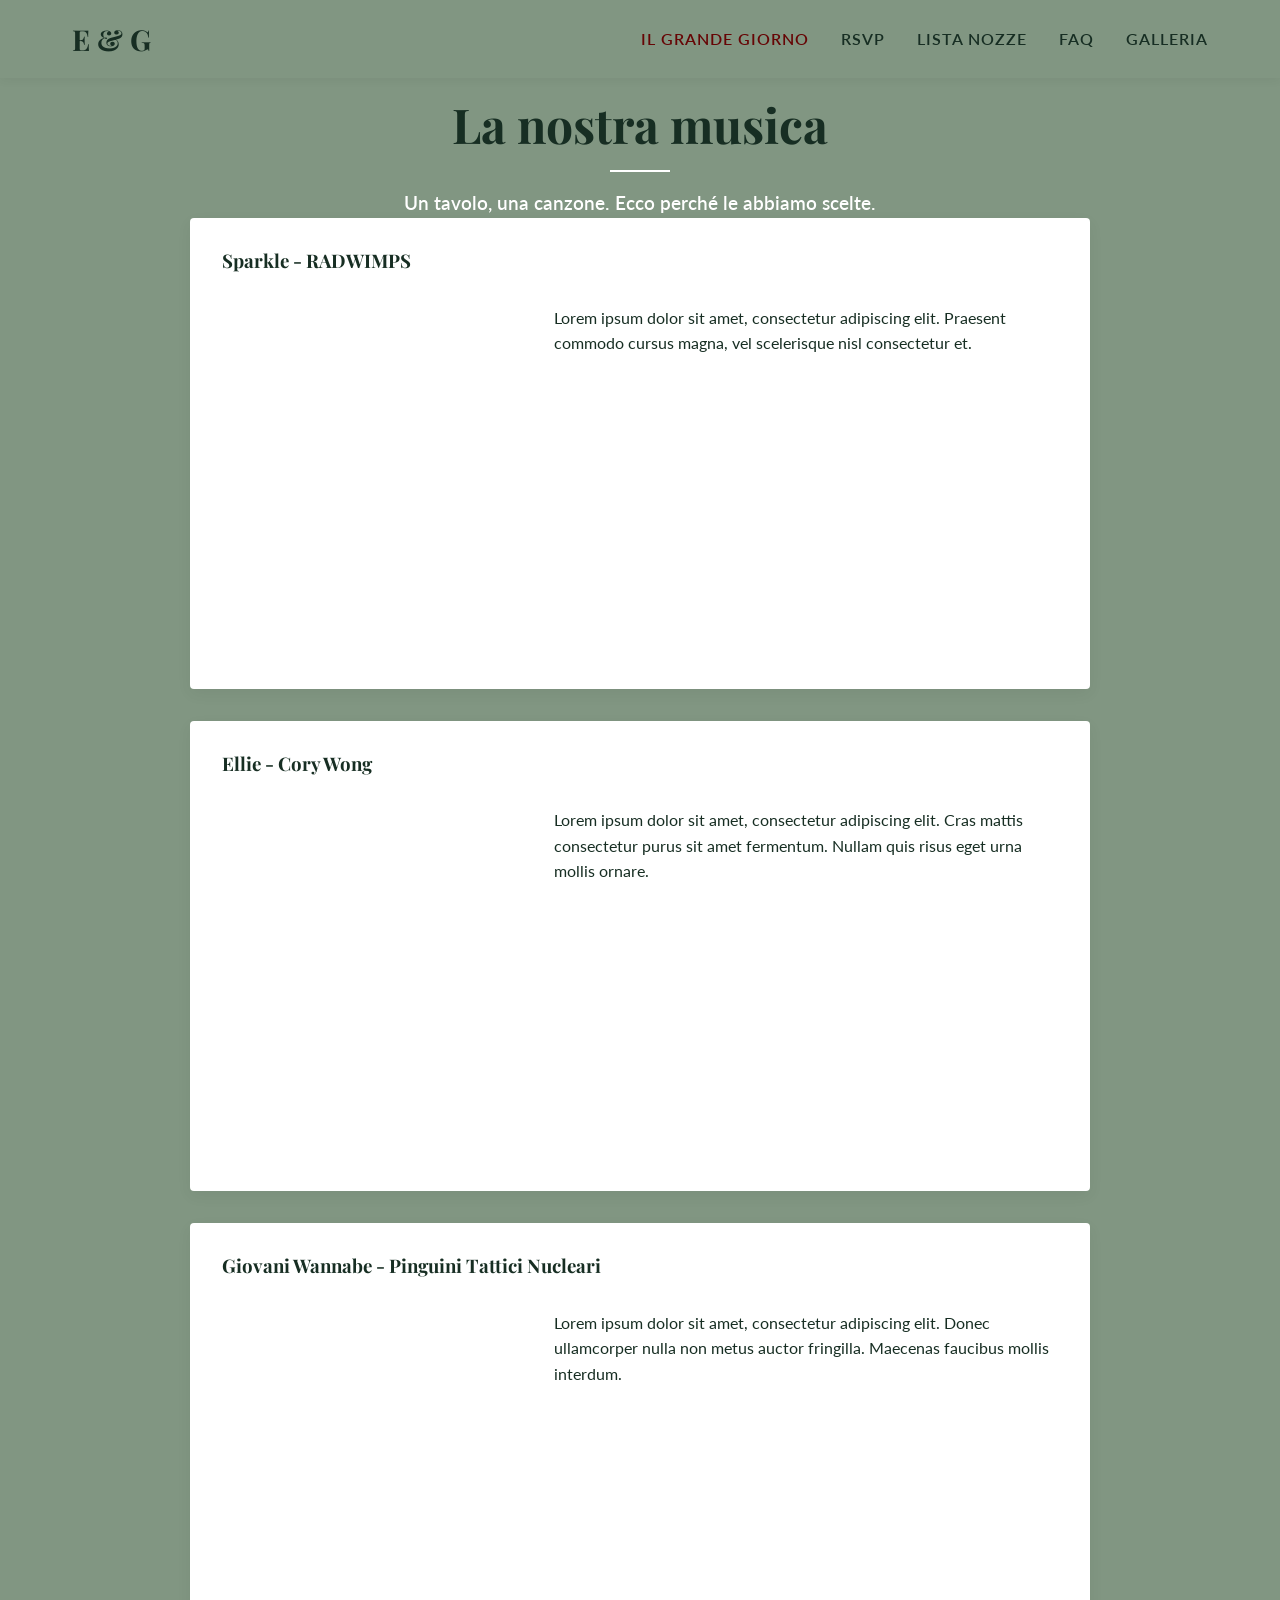
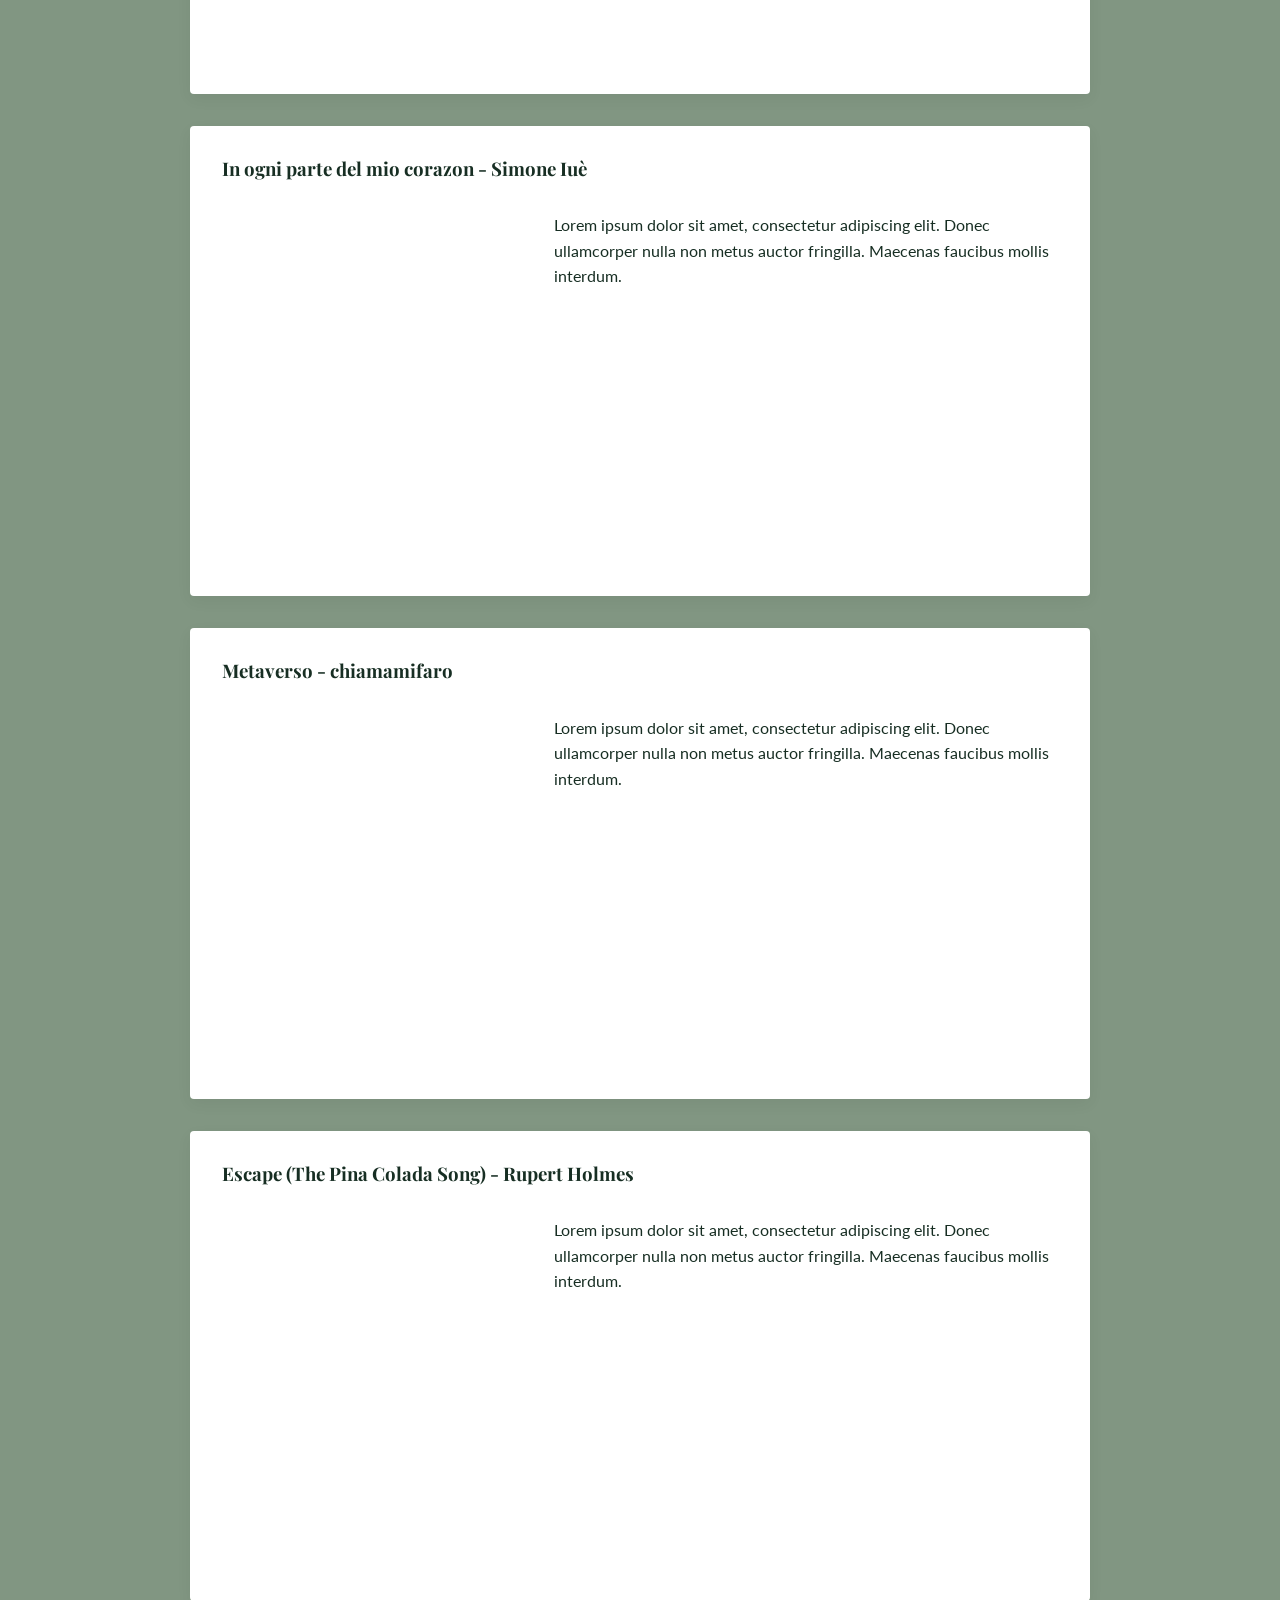
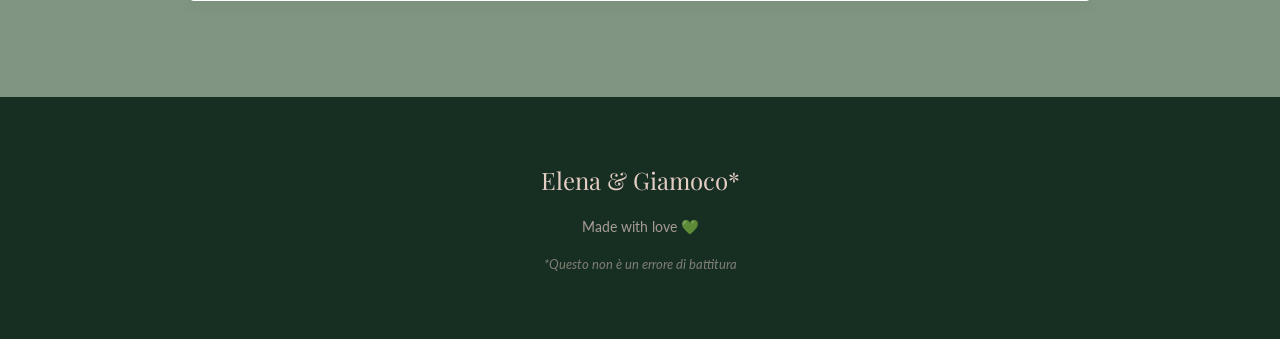
==== music/index.html @ 206edcef "✨ feat: add new music page skeleton" ====
<!doctype html>
<html lang="it">
    <head>
        <meta name="robots" content="noindex, nofollow" />
        <meta charset="UTF-8" />
        <meta name="viewport" content="width=device-width, initial-scale=1.0" />
        <meta
            name="theme-color"
            content="#819682"
            media="(prefers-color-scheme: light)"
        />
        <meta
            name="theme-color"
            content="#819682"
            media="(prefers-color-scheme: dark)"
        />
        <title>Musica | Elena & Giacomo</title>
        <meta
            name="description"
            content="Le canzoni che abbiamo scelto per i tavoli del matrimonio di Elena e Giacomo."
        />

        <!-- Fonts -->
        <link rel="preconnect" href="https://fonts.googleapis.com" />
        <link rel="preconnect" href="https://fonts.gstatic.com" crossorigin />
        <link
            href="https://fonts.googleapis.com/css2?family=Playfair+Display:ital,wght@0,400;0,600;0,700;1,400&family=Lato:wght@300;400;700&display=swap"
            rel="stylesheet"
        />
        <link
            href="https://fonts.googleapis.com/icon?family=Material+Icons"
            rel="stylesheet"
        />

        <link rel="stylesheet" href="/style.css" />
        <link rel="icon" type="image/x-icon" href="/assets/favicon.ico" />
        <link
            rel="icon"
            type="image/png"
            sizes="32x32"
            href="/assets/favicon-32x32.png"
        />
        <link
            rel="icon"
            type="image/png"
            sizes="16x16"
            href="/assets/favicon-16x16.png"
        />
        <link
            rel="apple-touch-icon"
            sizes="180x180"
            href="/assets/apple-touch-icon.png"
        />
        <link rel="manifest" href="/site.webmanifest" />
        <meta name="mobile-web-app-capable" content="yes" />
        <meta name="apple-mobile-web-app-status-bar-style" content="default" />
        <meta name="apple-mobile-web-app-title" content="Elena & Giacomo" />
    </head>

    <body>
        <!-- Navigation -->
        <nav class="navbar">
            <div class="container nav-container">
                <a href="/" class="logo">E & G</a>
                <button class="mobile-menu-btn" aria-label="Toggle menu">
                    <span></span>
                    <span></span>
                    <span></span>
                </button>
                <ul class="nav-links">
                    <li>
                        <a href="/#timeline" style="color: #660505"
                            >Il grande giorno</a
                        >
                    </li>
                    <li><a href="/#rsvp">RSVP</a></li>
                    <li><a href="/#registry">Lista Nozze</a></li>
                    <li><a href="/#faq">FAQ</a></li>
                    <li><a href="/#gallery">Galleria</a></li>
                </ul>
            </div>
        </nav>

        <!-- Music Section -->
        <section class="section music-section">
            <div class="container">
                <!-- TODO: decidere il titolo definitivo della pagina -->
                <h2 class="section-title">La nostra musica</h2>
                <p class="section-subtitle">
                    Un tavolo, una canzone. Ecco perché le abbiamo scelte.
                </p>

                <div class="music-grid">
                    <!--
                        Per aggiungere una canzone, duplica un blocco <article class="song-card"> qui sotto e compila:
                        1. .song-table  -> nome del tavolo + titolo/artista della canzone
                        2. iframe src    -> apri il brano su Spotify > Condividi > "Copia link" e usa l'ID del brano:
                                             https://open.spotify.com/embed/track/<TRACK_ID>?utm_source=generator
                        3. .song-desc    -> il motivo per cui avete scelto questa canzone (ora è testo segnaposto)
                    -->

                    <!-- TODO placeholder: sostituire brano e descrizione -->
                    <article class="song-card">
                        <h3 class="song-table">
                            Sparkle - RADWIMPS
                        </h3>
                        <div class="song-embed">
                            <iframe
                                src="https://open.spotify.com/embed/track/3A4FRzgve9BjfKbvVXRIFO?utm_source=generator&si=b3f2a822b4794165"
                                width="100%"
                                height="352"
                                loading="lazy"
                                frameborder="0"
                                allow="autoplay; clipboard-write; encrypted-media; fullscreen; picture-in-picture"
                                referrerpolicy="no-referrer-when-downgrade"
                                title="Player Spotify - Sparkle - RADWIMPS"
                            ></iframe>
                        </div>
                        <p class="song-desc">
                            Lorem ipsum dolor sit amet, consectetur adipiscing
                            elit. Praesent commodo cursus magna, vel scelerisque
                            nisl consectetur et.
                        </p>
                    </article>

                    <!-- TODO placeholder: sostituire brano e descrizione -->
                    <article class="song-card">
                        <h3 class="song-table">
                            Ellie - Cory Wong
                        </h3>
                        <div class="song-embed">
                            <iframe
                                src="https://open.spotify.com/embed/track/7hUPjbNtBHY2beh17sVTs8?utm_source=generator&si=4e1cc03f02724946"
                                width="100%"
                                height="352"
                                loading="lazy"
                                frameborder="0"
                                allow="autoplay; clipboard-write; encrypted-media; fullscreen; picture-in-picture"
                                referrerpolicy="no-referrer-when-downgrade"
                                title="Player Spotify - Ellie - Cory Wong"
                            ></iframe>
                        </div>
                        <p class="song-desc">
                            Lorem ipsum dolor sit amet, consectetur adipiscing
                            elit. Cras mattis consectetur purus sit amet
                            fermentum. Nullam quis risus eget urna mollis
                            ornare.
                        </p>
                    </article>

                    <!-- TODO placeholder: sostituire brano e descrizione -->
                    <article class="song-card">
                        <h3 class="song-table">
                            Giovani Wannabe - Pinguini Tattici Nucleari
                        </h3>
                        <div class="song-embed">
                            <iframe
                                src="https://open.spotify.com/embed/track/4ICCU06b8FkQIrMv0XTzlv?utm_source=generator&si=160aa92cf4374381"
                                width="100%"
                                height="352"
                                loading="lazy"
                                frameborder="0"
                                allow="autoplay; clipboard-write; encrypted-media; fullscreen; picture-in-picture"
                                referrerpolicy="no-referrer-when-downgrade"
                                title="Player Spotify - Giovani Wannabe - Pinguini Tattici Nucleari"
                            ></iframe>
                        </div>
                        <p class="song-desc">
                            Lorem ipsum dolor sit amet, consectetur adipiscing
                            elit. Donec ullamcorper nulla non metus auctor
                            fringilla. Maecenas faucibus mollis interdum.
                        </p>
                    </article>

                    <!-- TODO placeholder: sostituire brano e descrizione -->
                    <article class="song-card">
                        <h3 class="song-table">
                            In ogni parte del mio corazon - Simone Iuè
                        </h3>
                        <div class="song-embed">
                            <iframe
                                src="https://open.spotify.com/embed/track/0B7BrPZ1cqVQPOSNziiKdp?utm_source=generator&si=f60a08f63ec84d00"
                                width="100%"
                                height="352"
                                loading="lazy"
                                frameborder="0"
                                allow="autoplay; clipboard-write; encrypted-media; fullscreen; picture-in-picture"
                                referrerpolicy="no-referrer-when-downgrade"
                                title="Player Spotify - In ogni parte del mio corazon - Simone Iuè"
                            ></iframe>
                        </div>
                        <p class="song-desc">
                            Lorem ipsum dolor sit amet, consectetur adipiscing
                            elit. Donec ullamcorper nulla non metus auctor
                            fringilla. Maecenas faucibus mollis interdum.
                        </p>
                    </article>

                    <!-- TODO placeholder: sostituire brano e descrizione -->
                    <article class="song-card">
                        <h3 class="song-table">
                            Metaverso - chiamamifaro
                        </h3>
                        <div class="song-embed">
                            <iframe
                                src="https://open.spotify.com/embed/track/4dCMB4V9Zyncd8oFAzWRSZ?utm_source=generator&si=2e39e64f71054fb1"
                                width="100%"
                                height="352"
                                loading="lazy"
                                frameborder="0"
                                allow="autoplay; clipboard-write; encrypted-media; fullscreen; picture-in-picture"
                                referrerpolicy="no-referrer-when-downgrade"
                                title="Player Spotify - Metaverso - chiamamifaro"
                            ></iframe>
                        </div>
                        <p class="song-desc">
                            Lorem ipsum dolor sit amet, consectetur adipiscing
                            elit. Donec ullamcorper nulla non metus auctor
                            fringilla. Maecenas faucibus mollis interdum.
                        </p>
                    </article>

                    <!-- TODO placeholder: sostituire brano e descrizione -->
                    <article class="song-card">
                        <h3 class="song-table">
                            Escape (The Pina Colada Song) - Rupert Holmes
                        </h3>
                        <div class="song-embed">
                            <iframe
                                src="https://open.spotify.com/embed/track/5I9zIwGB6f0edpjO5oX2b9?utm_source=generator&si=77411cbfd90a441e"
                                width="100%"
                                height="352"
                                loading="lazy"
                                frameborder="0"
                                allow="autoplay; clipboard-write; encrypted-media; fullscreen; picture-in-picture"
                                referrerpolicy="no-referrer-when-downgrade"
                                title="Player Spotify - Escape (The Pina Colada Song) - Rupert Holmes"
                            ></iframe>
                        </div>
                        <p class="song-desc">
                            Lorem ipsum dolor sit amet, consectetur adipiscing
                            elit. Donec ullamcorper nulla non metus auctor
                            fringilla. Maecenas faucibus mollis interdum.
                        </p>
                    </article>
                </div>
            </div>
        </section>

        <!-- Footer -->
        <footer class="footer">
            <div class="container">
                <p class="footer-text">Elena & Giamoco*</p>
                <p class="footer-credit">Made with love 💚</p>
                <p class="footer-asterisk">*Questo non è un errore di battitura</p>
            </div>
        </footer>

        <!-- Minimal navbar interactivity (mobile menu toggle) -->
        <script>
            const mobileMenuBtn = document.querySelector(".mobile-menu-btn");
            const navLinks = document.querySelector(".nav-links");

            mobileMenuBtn.addEventListener("click", () => {
                navLinks.classList.toggle("active");
                mobileMenuBtn.classList.toggle("active");
            });

            // Close mobile menu when a link is clicked
            document.querySelectorAll(".nav-links a").forEach((link) => {
                link.addEventListener("click", () => {
                    navLinks.classList.remove("active");
                    mobileMenuBtn.classList.remove("active");
                });
            });

            // Close mobile menu when clicking outside the navbar
            document.addEventListener("click", (e) => {
                if (!e.isTrusted) return;

                const isClickInsideNavbar = e.target.closest(".navbar");
                if (
                    !isClickInsideNavbar &&
                    navLinks.classList.contains("active")
                ) {
                    navLinks.classList.remove("active");
                    mobileMenuBtn.classList.remove("active");
                }
            });
        </script>
    </body>
</html>
---- style.css ----
:root {
    /* Color Palette */
    --color-primary: #172e23;
    --color-primary-rgb: 23, 46, 35;
    --color-secondary: #e4cdc3;
    --color-bg: #819682;
    --color-bg-rgb: 129, 150, 130;
    --color-white: #ffffff;
    --color-text: #172e23;
    --color-surface: #f9f9f9;
    --color-success: #4caf50;
    --color-error: #d32f2f;

    /* Typography */
    --font-heading: "Playfair Display", serif;
    --font-body: "Lato", sans-serif;

    /* Spacing */
    --spacing-sm: 1rem;
    --spacing-md: 2rem;
    --spacing-lg: 4rem;
    --spacing-xl: 6rem;
}

* {
    margin: 0;
    padding: 0;
    box-sizing: border-box;
}

html {
    scroll-behavior: smooth;
}

body {
    font-family: var(--font-body);
    background-color: var(--color-bg);
    color: var(--color-text);
    line-height: 1.6;
}

h1,
h2,
h3,
h4,
h5,
h6 {
    font-family: var(--font-heading);
    font-weight: 700;
    line-height: 1.2;
}

a {
    text-decoration: none;
    color: inherit;
    transition: opacity 0.3s ease;
}

.link-underline {
    text-decoration: underline;
}

a:hover {
    opacity: 0.8;
}

ul {
    list-style: none;
}

img {
    max-width: 100%;
    display: block;
}

.container {
    max-width: 1200px;
    margin: 0 auto;
    padding: 0 var(--spacing-md);
}

.section {
    padding: var(--spacing-xl) 0;
}

.welcome-section {
    padding-bottom: 0;
}

.timeline-section {
    padding-top: var(--spacing-lg);
    padding-bottom: var(--spacing-lg);
    scroll-margin-top: 4.5rem;
}

.section-title {
    font-size: 3rem;
    text-align: center;
    margin-bottom: var(--spacing-lg);
    color: var(--color-primary);
    position: relative;
}

.section-title::after {
    content: "";
    display: block;
    width: 60px;
    height: 2px;
    background-color: var(--color-white);
    margin: var(--spacing-sm) auto 0;
}

.section-subtitle {
    text-align: center;
    font-size: 1.2rem;
    max-width: 600px;
    margin: -3rem auto 0;
    /* Pull up closer to title */
    color: var(--color-white);
    font-weight: 600;
}

/* Buttons */
.btn {
    display: inline-block;
    padding: 1rem 2.5rem;
    border: none;
    cursor: pointer;
    font-family: var(--font-heading);
    font-size: 1.1rem;
    letter-spacing: 1px;
    transition:
        background-color 0.3s ease,
        color 0.3s ease;
    text-transform: uppercase;
}

.btn-primary {
    background-color: var(--color-primary);
    color: var(--color-secondary);
}

.btn-primary:hover {
    background-color: var(--color-white);
    color: var(--color-primary);
}

.btn-secondary {
    background-color: var(--color-white);
    color: var(--color-primary);
}

.btn-secondary:hover {
    background-color: var(--color-primary);
    color: var(--color-white);
}

/* Navbar */
.navbar {
    position: fixed;
    top: 0;
    left: 0;
    width: 100%;
    background-color: rgba(var(--color-bg-rgb), 0.95);
    /* Light Green with opacity */
    padding: 1rem 0;
    z-index: 1000;
    box-shadow: 0 2px 10px rgba(0, 0, 0, 0.05);
    backdrop-filter: blur(5px);
}

.nav-container {
    display: flex;
    justify-content: space-between;
    align-items: center;
}

.logo {
    font-family: var(--font-heading);
    font-size: 1.8rem;
    font-weight: 700;
    color: var(--color-primary);
}

.nav-links {
    display: flex;
    gap: var(--spacing-md);
}

.nav-links a {
    font-size: 1rem;
    text-transform: uppercase;
    letter-spacing: 1px;
    color: var(--color-primary);
    font-weight: 600;
}

.mobile-menu-btn {
    display: none;
    background: none;
    border: none;
    cursor: pointer;
    flex-direction: column;
    gap: 5px;
}

.mobile-menu-btn span {
    display: block;
    width: 25px;
    height: 2px;
    background-color: var(--color-primary);
    transition:
        transform 0.3s ease-in-out,
        opacity 0.3s ease-in-out;
    transform-origin: center;
}

.mobile-menu-btn.active span:nth-child(1) {
    transform: translateY(7px) rotate(45deg);
}

.mobile-menu-btn.active span:nth-child(2) {
    opacity: 0;
}

.mobile-menu-btn.active span:nth-child(3) {
    transform: translateY(-7px) rotate(-45deg);
}

/* Hero Section */
.hero {
    height: 100vh;
    background-image: url("assets/hero.jpeg");
    background-size: cover;
    background-position: center calc(50% + 30px);
    background-repeat: no-repeat;
    background-color: var(--color-primary);
    position: relative;
    display: flex;
    align-items: center;
    justify-content: center;
    text-align: center;
    color: var(--color-white);
}

.hero-overlay {
    position: absolute;
    top: 0;
    left: 0;
    width: 100%;
    height: 100%;
    background: rgba(var(--color-primary-rgb), 0.5);
    /* Dark Green overlay - increased opacity for more cloudiness */
    backdrop-filter: blur(3px);
    /* Add blur for cloud effect */
}

.hero-content {
    position: relative;
    z-index: 1;
    padding: 0 var(--spacing-md);
}

.eyebrow {
    font-size: 1.2rem;
    text-transform: uppercase;
    letter-spacing: 3px;
    margin-bottom: var(--spacing-sm);
    color: var(--color-secondary);
}

.hero h1 {
    font-size: 5rem;
    margin-bottom: var(--spacing-sm);
    color: var(--color-secondary);
}

.hero .date {
    font-size: 1.5rem;
    margin-bottom: var(--spacing-md);
    font-family: var(--font-heading);
    font-style: italic;
    color: var(--color-white);
}

/* Timeline */
.timeline-section {
    background-color: var(--color-bg);
}

.timeline {
    max-width: 800px;
    margin: 0 auto;
    position: relative;
}

.timeline::before {
    content: "";
    position: absolute;
    left: 50%;
    transform: translateX(-50%);
    width: 2px;
    height: 100%;
    background-color: var(--color-white);
}

.timeline-item {
    display: flex;
    justify-content: space-between;
    align-items: center;
    margin-bottom: var(--spacing-lg);
    position: relative;
}

.timeline-item:nth-child(odd) {
    flex-direction: row-reverse;
}

.timeline-item .time {
    width: 45%;
    text-align: right;
    font-family: var(--font-heading);
    font-size: 1.5rem;
    color: var(--color-primary);
    font-weight: 700;
}

.timeline-item:nth-child(odd) .time {
    text-align: left;
}

.timeline-item .content {
    width: 45%;
    background-color: var(--color-white);
    padding: var(--spacing-md);
    border-radius: 4px;
    box-shadow: 0 5px 15px rgba(0, 0, 0, 0.05);
}

.timeline-item .content h3 {
    margin-bottom: 1rem;
}

.timeline-item::after {
    content: "";
    position: absolute;
    left: 50%;
    top: 50%;
    transform: translate(-50%, -50%);
    width: 16px;
    height: 16px;
    background-color: var(--color-primary);
    border-radius: 50%;
    border: 3px solid var(--color-white);
    z-index: 2;
}

/* RSVP */
.rsvp-section {
    background-color: var(--color-bg);
    padding: var(--spacing-lg) 0;
    scroll-margin-top: 4.5rem;
}

.rsvp-form {
    max-width: 600px;
    margin: 0 auto;
    background-color: var(--color-white);
    padding: var(--spacing-lg);
    border-radius: 8px;
    box-shadow: 0 10px 30px rgba(0, 0, 0, 0.1);
}

.form-group {
    margin-bottom: var(--spacing-md);
}

.form-group label {
    display: block;
    margin-bottom: 0.5rem;
    font-weight: 700;
    color: var(--color-primary);
}

.form-group input[type="text"],
.form-group select,
.form-group textarea {
    width: 100%;
    padding: 0.8rem;
    border: 1px solid var(--color-bg);
    border-radius: 4px;
    font-family: var(--font-body);
    font-size: 1rem;
    background-color: var(--color-surface);
}

.form-group input:focus,
.form-group select:focus,
.form-group textarea:focus {
    outline: none;
    border-color: var(--color-primary);
    background-color: var(--color-white);
}

.checkbox-group {
    display: flex;
    align-items: center;
    gap: 10px;
}

.checkbox-group label {
    margin-bottom: 0;
    font-weight: 400;
}

/* Registry */
.registry-section {
    background-color: var(--color-primary);
    color: var(--color-secondary);
    text-align: center;
    padding: var(--spacing-lg) 0;
    scroll-margin-top: 4.5rem;
}

.registry-section .section-title {
    color: var(--color-secondary);
}

.registry-section .section-title::after {
    background-color: var(--color-secondary);
}

.registry-section .section-subtitle {
    margin-bottom: 2rem;
}

.btn-registry {
    background-color: var(--color-secondary);
    color: var(--color-primary);
}

.btn-registry:hover {
    background-color: var(--color-white);
    color: var(--color-primary);
}

.credentials-container {
    max-width: 400px;
    margin: 0 auto 2rem;
    display: flex;
    flex-direction: column;
    gap: 1.5rem;
}

.credential-item {
    display: flex;
    flex-direction: column;
    align-items: center;
    gap: 0.5rem;
}

.credential-item .label {
    font-size: 0.9rem;
    text-transform: uppercase;
    letter-spacing: 1px;
    opacity: 0.8;
}

.copy-wrapper {
    display: flex;
    align-items: center;
    background-color: rgba(255, 255, 255, 0.1);
    border: 1px solid rgba(255, 255, 255, 0.2);
    border-radius: 8px;
    padding: 0.5rem 1rem;
    width: 100%;
    justify-content: space-between;
    transition: background-color 0.3s ease;
}

.copy-wrapper:hover {
    background-color: rgba(255, 255, 255, 0.15);
}

.credential-item .value {
    font-family: monospace;
    font-size: 1.3rem;
    letter-spacing: 1px;
    color: var(--color-white);
}

.copy-btn {
    background: none;
    border: none;
    color: var(--color-secondary);
    cursor: pointer;
    display: flex;
    align-items: center;
    padding: 5px;
    border-radius: 4px;
    transition:
        background-color 0.2s ease,
        color 0.2s ease;
}

.copy-btn:hover {
    background-color: rgba(255, 255, 255, 0.1);
    color: var(--color-white);
}

.copy-btn.copied {
    color: var(--color-success);
}

@media (max-width: 768px) {
    .credentials-container {
        max-width: 100%;
        padding: 0 1rem;
    }

    .credential-item .value {
        font-size: 1.1rem;
    }
}

/* FAQ */
.faq-section {
    background-color: var(--color-bg);
    padding: var(--spacing-lg) 0;
    scroll-margin-top: 4.5rem;
}

.accordion {
    max-width: 800px;
    margin: 0 auto;
}

.accordion-item {
    border-bottom: 1px solid var(--color-white);
}

.accordion-header {
    width: 100%;
    padding: 1.5rem 0;
    background: none;
    border: none;
    text-align: left;
    font-family: var(--font-heading);
    font-size: 1.2rem;
    color: var(--color-primary);
    cursor: pointer;
    display: flex;
    justify-content: space-between;
    align-items: center;
}

.accordion-header::after {
    content: "+";
    font-size: 1.5rem;
    color: var(--color-primary);
}

.accordion-header.active::after {
    content: "-";
}

.accordion-content {
    max-height: 0;
    overflow: hidden;
    transition: max-height 0.3s ease;
}

.accordion-content p {
    padding-bottom: 1.5rem;
    color: var(--color-text);
}

.map-container {
    position: relative;
    width: 100%;
    max-width: 640px;
    padding-bottom: 75%;
    margin-bottom: 1.5rem;
}

.map-container iframe {
    position: absolute;
    top: 0;
    left: 0;
    width: 100%;
    height: 100%;
    border: 0;
    border-radius: 8px;
}

/* Gallery */
.gallery-section {
    background-color: var(--color-bg);
    scroll-margin-top: 4.5rem;
}

#gallery-splide {
    max-width: 1000px;
    margin: 0 auto;
}

.splide__slide img {
    height: 100%;
    width: auto;
    object-fit: cover;
    border-radius: 8px;
    box-shadow: 0 5px 15px rgba(0, 0, 0, 0.1);
}

/* Section Divider */
.floral-divider {
    height: 20rem;
    width: 100%;
    max-width: 500px;
    margin: -3rem auto;
    /*se metti -4 non si vede bene il divider prima di gallery*/
    background-image: url("assets/divider.png");
    background-repeat: no-repeat;
    background-position: center;
    background-size: contain;
}

.timeline-rsvp-divider {
    margin: -3rem auto;
    /*se metti -4 non si vede bene il divider prima di gallery*/
}

/* Footer */
.footer {
    background-color: var(--color-primary);
    color: var(--color-secondary);
    padding: var(--spacing-lg) 0;
    text-align: center;
}

.footer-text {
    font-family: var(--font-heading);
    font-size: 1.5rem;
    margin-bottom: var(--spacing-sm);
}

.footer-credit {
    font-size: 0.9rem;
    opacity: 0.7;
}

.footer-asterisk {
    font-size: 0.8rem;
    opacity: 0.5;
    margin-top: var(--spacing-sm);
    font-style: italic;
}

/* Responsive */
@media (max-width: 768px) {
    .section-title {
        font-size: 2.5rem;
    }

    .hero h1 {
        font-size: 3rem;
    }

    .hero {
        background-size: auto 100%;
    }

    .nav-links {
        display: none;
        position: absolute;
        top: 100%;
        left: 0;
        width: 100%;
        background-color: var(--color-bg);
        flex-direction: column;
        padding: var(--spacing-md);
        text-align: center;
        box-shadow: 0 5px 10px rgba(0, 0, 0, 0.1);
    }

    .nav-links.active {
        display: flex;
    }

    .mobile-menu-btn {
        display: flex;
    }

    .timeline::before {
        left: 20px;
    }

    .timeline-item {
        flex-direction: column;
        align-items: flex-start;
        padding-left: 50px;
    }

    .timeline-item:nth-child(odd) {
        flex-direction: column;
        align-items: flex-start;
    }

    .timeline-item .time {
        width: 100%;
        text-align: left;
        margin-bottom: var(--spacing-sm);
    }

    .timeline-item .content {
        width: 100%;
    }

    .timeline-item::after {
        left: 20px;
    }
}

/* Timeline Venue Links */
.venue-link {
    display: inline-block;
    margin-bottom: 1rem;
    color: var(--color-primary);
    text-decoration: none;
    border-bottom: none;
    padding-bottom: 0;
    transition: opacity 0.3s ease;
}

.venue-link:hover {
    opacity: 0.8;
    color: var(--color-primary);
}

.venue-name {
    display: block;
    font-weight: 700;
    font-size: 1.1rem;
    margin-bottom: 0.2rem;
}

.venue-address {
    display: flex;
    align-items: center;
    font-style: italic;
    font-size: 0.9rem;
    opacity: 0.8;
    position: relative;
}

/* Countdown Timer */
.countdown-container {
    display: flex;
    justify-content: center;
    margin-bottom: var(--spacing-lg);
}

.countdown {
    display: flex;
    gap: 2rem;
    justify-content: center;
    flex-wrap: wrap;
}

.countdown-item {
    text-align: center;
}

.countdown-value {
    font-size: 3rem;
    font-weight: 700;
    font-family: var(--font-heading);
    color: var(--color-secondary);
    line-height: 1;
    margin-bottom: 0.5rem;
}

.countdown-label {
    font-size: 1rem;
    text-transform: uppercase;
    letter-spacing: 2px;
    color: var(--color-secondary);
    font-weight: 600;
}

.venue-address::before {
    content: "\e55f";
    /* Material Icon: place */
    font-family: "Material Icons";
    margin-right: 5px;
    font-style: normal;
    font-size: 1.1rem;
    line-height: 1;
}

.event-description {
    margin-top: 0.5rem;
}

/* ============================================
   RSVP Modal Styles
   ============================================ */

/* Modal Overlay */
.modal {
    display: none;
    position: fixed;
    top: 0;
    left: 0;
    width: 100%;
    height: 100%;
    background-color: rgba(var(--color-primary-rgb), 0.85);
    backdrop-filter: blur(5px);
    z-index: 2000;
    overflow-y: auto;
    animation: fadeIn 0.3s ease;
}

.modal.active {
    display: flex;
    align-items: center;
    justify-content: center;
    padding: 2rem;
}

@keyframes fadeIn {
    from {
        opacity: 0;
    }

    to {
        opacity: 1;
    }
}

/* Modal Content */
.modal-content {
    background-color: var(--color-white);
    border-radius: 8px;
    max-width: 600px;
    width: 100%;
    max-height: 90vh;
    overflow-y: auto;
    padding: var(--spacing-lg);
    position: relative;
    box-shadow: 0 20px 60px rgba(0, 0, 0, 0.3);
    animation: slideUp 0.3s ease;
}

@keyframes slideUp {
    from {
        transform: translateY(50px);
        opacity: 0;
    }

    to {
        transform: translateY(0);
        opacity: 1;
    }
}

/* Modal Close Button */
.modal-close {
    position: absolute;
    top: 1rem;
    right: 1rem;
    background: none;
    border: none;
    font-size: 2rem;
    color: var(--color-primary);
    cursor: pointer;
    width: 40px;
    height: 40px;
    display: flex;
    align-items: center;
    justify-content: center;
    border-radius: 50%;
    transition:
        background-color 0.3s ease,
        color 0.3s ease;
}

.modal-close:hover {
    background-color: var(--color-bg);
    color: var(--color-white);
}

/* Modal Title */
.modal-title {
    font-size: 2rem;
    color: var(--color-primary);
    margin-bottom: var(--spacing-md);
    text-align: center;
    font-family: var(--font-heading);
}

.modal-subtitle {
    font-size: 1.1rem;
    color: var(--color-text);
    margin-bottom: var(--spacing-md);
    text-align: center;
}

/* Modal Section */
.modal-section {
    margin-bottom: var(--spacing-md);
}

/* Search Form */
.search-form {
    display: flex;
    gap: 1rem;
    margin-bottom: 1rem;
}

.modal-input {
    flex: 1;
    padding: 0.8rem 1rem;
    border: 2px solid var(--color-bg);
    border-radius: 4px;
    font-family: var(--font-body);
    font-size: 1rem;
    background-color: var(--color-surface);
    transition:
        border-color 0.3s ease,
        background-color 0.3s ease;
}

.modal-input:focus {
    outline: none;
    border-color: var(--color-primary);
    background-color: var(--color-white);
}

/* Guest Card */
.guest-card {
    background-color: var(--color-surface);
    border: 2px solid var(--color-bg);
    border-radius: 8px;
    padding: 1.5rem;
    margin-bottom: 1rem;
    transition: border-color 0.3s ease;
}

.guest-card:hover {
    border-color: var(--color-primary);
}

.guest-name {
    font-size: 1.2rem;
    font-weight: 700;
    color: var(--color-primary);
    margin-bottom: 1rem;
    font-family: var(--font-heading);
}

.badge-responded {
    display: inline-block;
    font-size: 0.7rem;
    padding: 2px 8px;
    margin-left: 8px;
    border-radius: 12px;
    background-color: rgba(0, 0, 0, 0.08);
    color: #888;
    vertical-align: middle;
    font-style: italic;
}

.guest-question {
    font-weight: 600;
    color: var(--color-primary);
    margin-bottom: 0.5rem;
    font-size: 0.95rem;
}

.attendance-options {
    display: flex;
    gap: 2rem;
    margin-bottom: 1.2rem;
}

.guest-option {
    display: flex;
    align-items: center;
    gap: 0.5rem;
}

.guest-option label {
    font-weight: 600;
    color: var(--color-text);
    cursor: pointer;
    user-select: none;
    display: flex;
    align-items: center;
    gap: 0.5rem;
}

.guest-option input[type="checkbox"] {
    width: 20px;
    height: 20px;
    cursor: pointer;
    accent-color: var(--color-primary);
}

.allergy-details {
    margin-top: 0.5rem;
    margin-left: 1.7rem;
}

.allergy-details input {
    width: 100%;
    padding: 0.6rem;
    border: 1px solid var(--color-bg);
    border-radius: 4px;
    font-family: var(--font-body);
    font-size: 0.9rem;
}

/* Modal Actions */
.modal-actions {
    display: flex;
    gap: 1rem;
    justify-content: space-between;
    margin-top: var(--spacing-md);
    padding-top: var(--spacing-md);
    border-top: 1px solid var(--color-bg);
}

/* Loading State */
.loading-state {
    text-align: center;
    padding: var(--spacing-lg);
}

.spinner {
    border: 4px solid var(--color-bg);
    border-top: 4px solid var(--color-primary);
    border-radius: 50%;
    width: 50px;
    height: 50px;
    animation: spin 1s linear infinite;
    margin: 0 auto 1rem;
}

@keyframes spin {
    0% {
        transform: rotate(0deg);
    }

    100% {
        transform: rotate(360deg);
    }
}

.loading-state p {
    font-size: 1.1rem;
    color: var(--color-text);
}

/* Success Message */
.success-message {
    text-align: center;
    padding: var(--spacing-lg);
}

.success-icon {
    width: 80px;
    height: 80px;
    background-color: var(--color-success);
    color: white;
    border-radius: 50%;
    display: flex;
    align-items: center;
    justify-content: center;
    font-size: 3rem;
    margin: 0 auto 1.5rem;
    animation: scaleIn 0.5s ease;
}

@keyframes scaleIn {
    from {
        transform: scale(0);
    }

    to {
        transform: scale(1);
    }
}

.success-message h3 {
    font-size: 2rem;
    color: var(--color-primary);
    margin-bottom: 1rem;
}

.success-message p {
    font-size: 1.1rem;
    color: var(--color-text);
    margin-bottom: 1.5rem;
}

/* Error Message */
.error-message {
    color: var(--color-error);
    font-size: 0.9rem;
    margin-top: 0.5rem;
    display: none;
}

.error-message.active {
    display: block;
}

.error-message-section {
    text-align: center;
    padding: var(--spacing-lg);
}

.error-message-section h3 {
    font-size: 1.8rem;
    color: var(--color-error);
    margin-bottom: 1rem;
}

.error-message-section p {
    font-size: 1.1rem;
    color: var(--color-text);
    margin-bottom: 1.5rem;
}

/* Responsive Modal */
@media (max-width: 768px) {
    .modal.active {
        padding: 1rem;
    }

    .modal-content {
        padding: var(--spacing-md);
        max-height: 95vh;
    }

    .modal-title {
        font-size: 1.5rem;
        margin-bottom: var(--spacing-sm);
    }

    .modal-subtitle {
        font-size: 1rem;
    }

    .search-form {
        flex-direction: column;
    }

    .modal-actions {
        flex-direction: column;
    }

    .modal-actions .btn {
        width: 100%;
    }

    .guest-card {
        padding: 1rem;
    }

    .music-grid {
        gap: var(--spacing-sm);
    }

    .song-card {
        padding: var(--spacing-sm);
    }
}

/* Music Page */
.music-grid {
    display: grid;
    grid-template-columns: 1fr;
    gap: var(--spacing-md);
    max-width: 900px;
    margin: 0 auto;
}

/* Each card is a flex row that wraps: when there is room the description
   sits to the right of the Spotify player, otherwise it drops below it. */
.song-card {
    display: flex;
    flex-wrap: wrap;
    align-items: flex-start;
    gap: var(--spacing-md);
    background-color: var(--color-white);
    padding: var(--spacing-md);
    border-radius: 4px;
    box-shadow: 0 5px 15px rgba(0, 0, 0, 0.05);
}

.song-table {
    flex-basis: 100%;
    font-family: var(--font-heading);
    color: var(--color-primary);
}

/* Fixed ~300px when there's space (keeps the player portrait); shrinks on
   narrow screens; never grows past 300px. */
.song-embed {
    flex: 0 1 300px;
    max-width: 300px;
    border-radius: 8px;
    overflow: hidden;
}

.song-embed iframe {
    display: block;
    width: 100%;
    border: 0;
}

/* Fills the remaining space next to the player; wraps below it once the
   available width drops under ~320px. */
.song-desc {
    flex: 1 1 320px;
    color: var(--color-text);
}
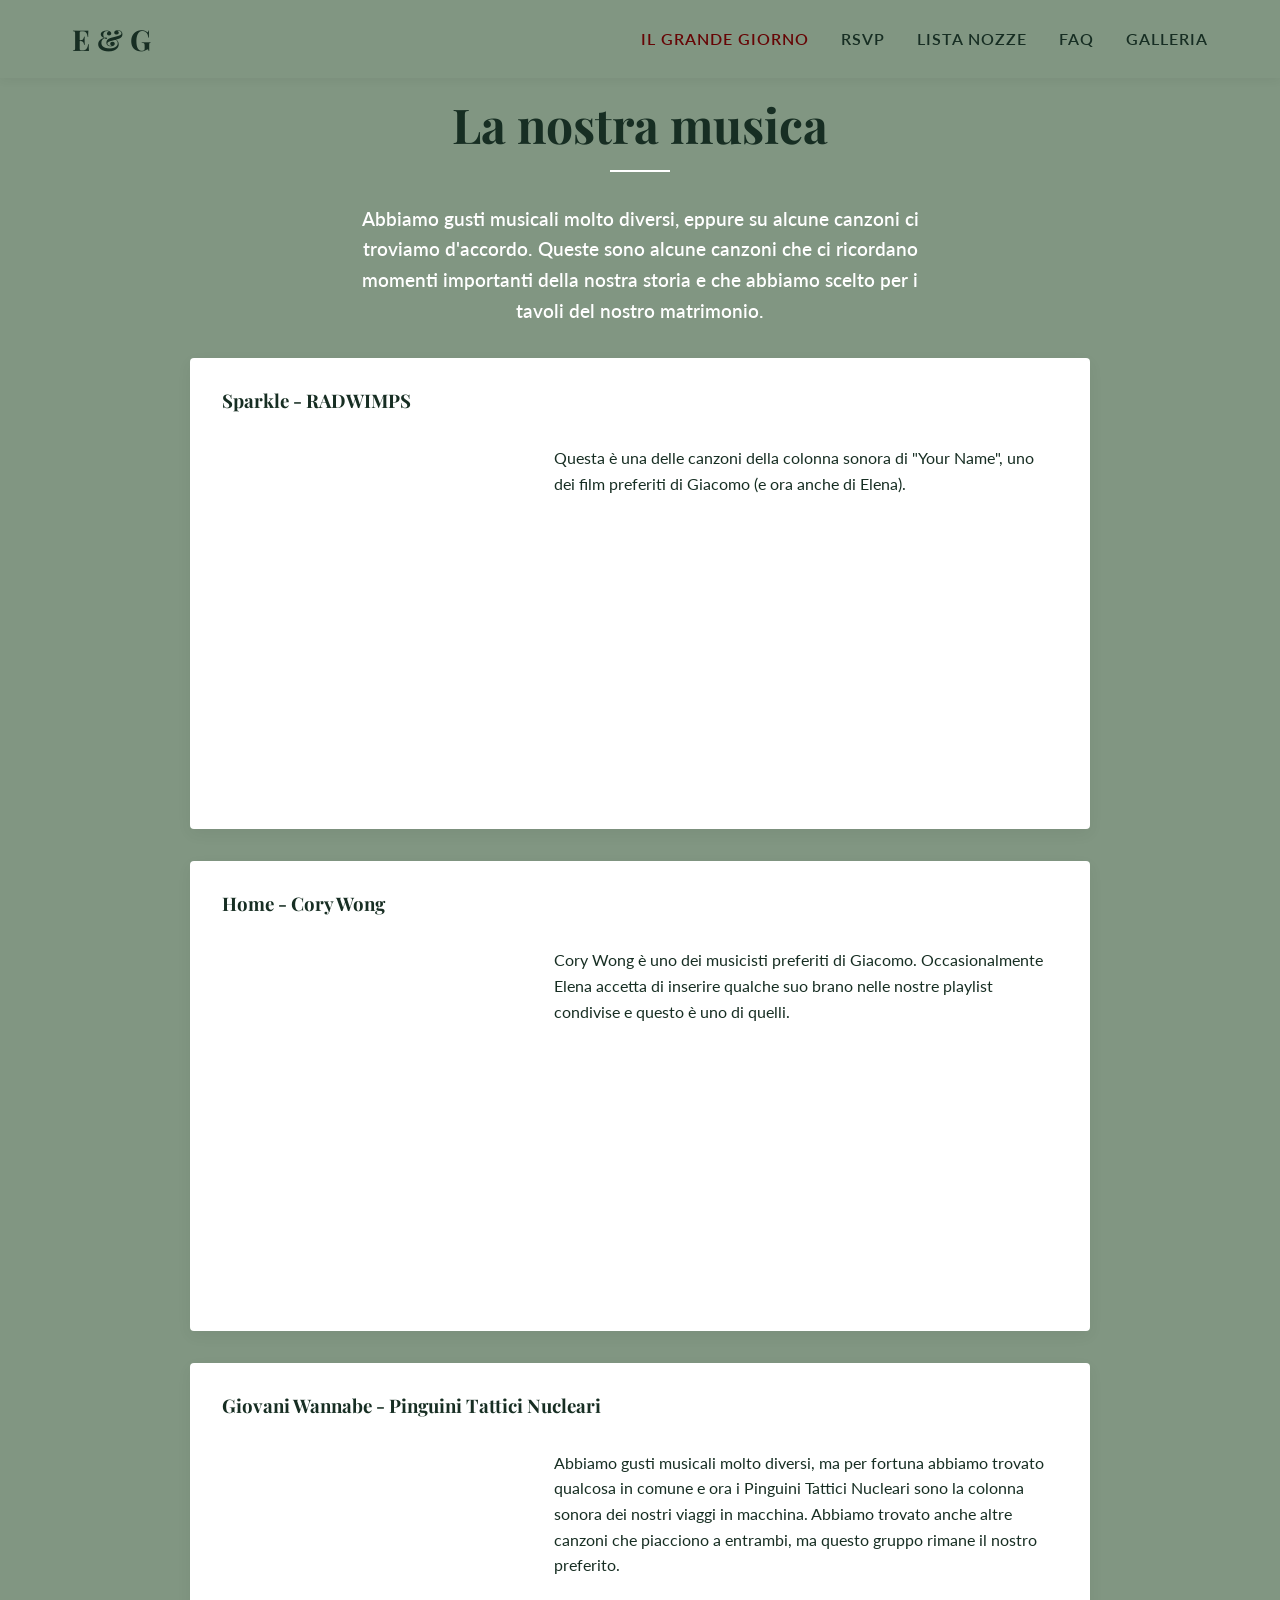
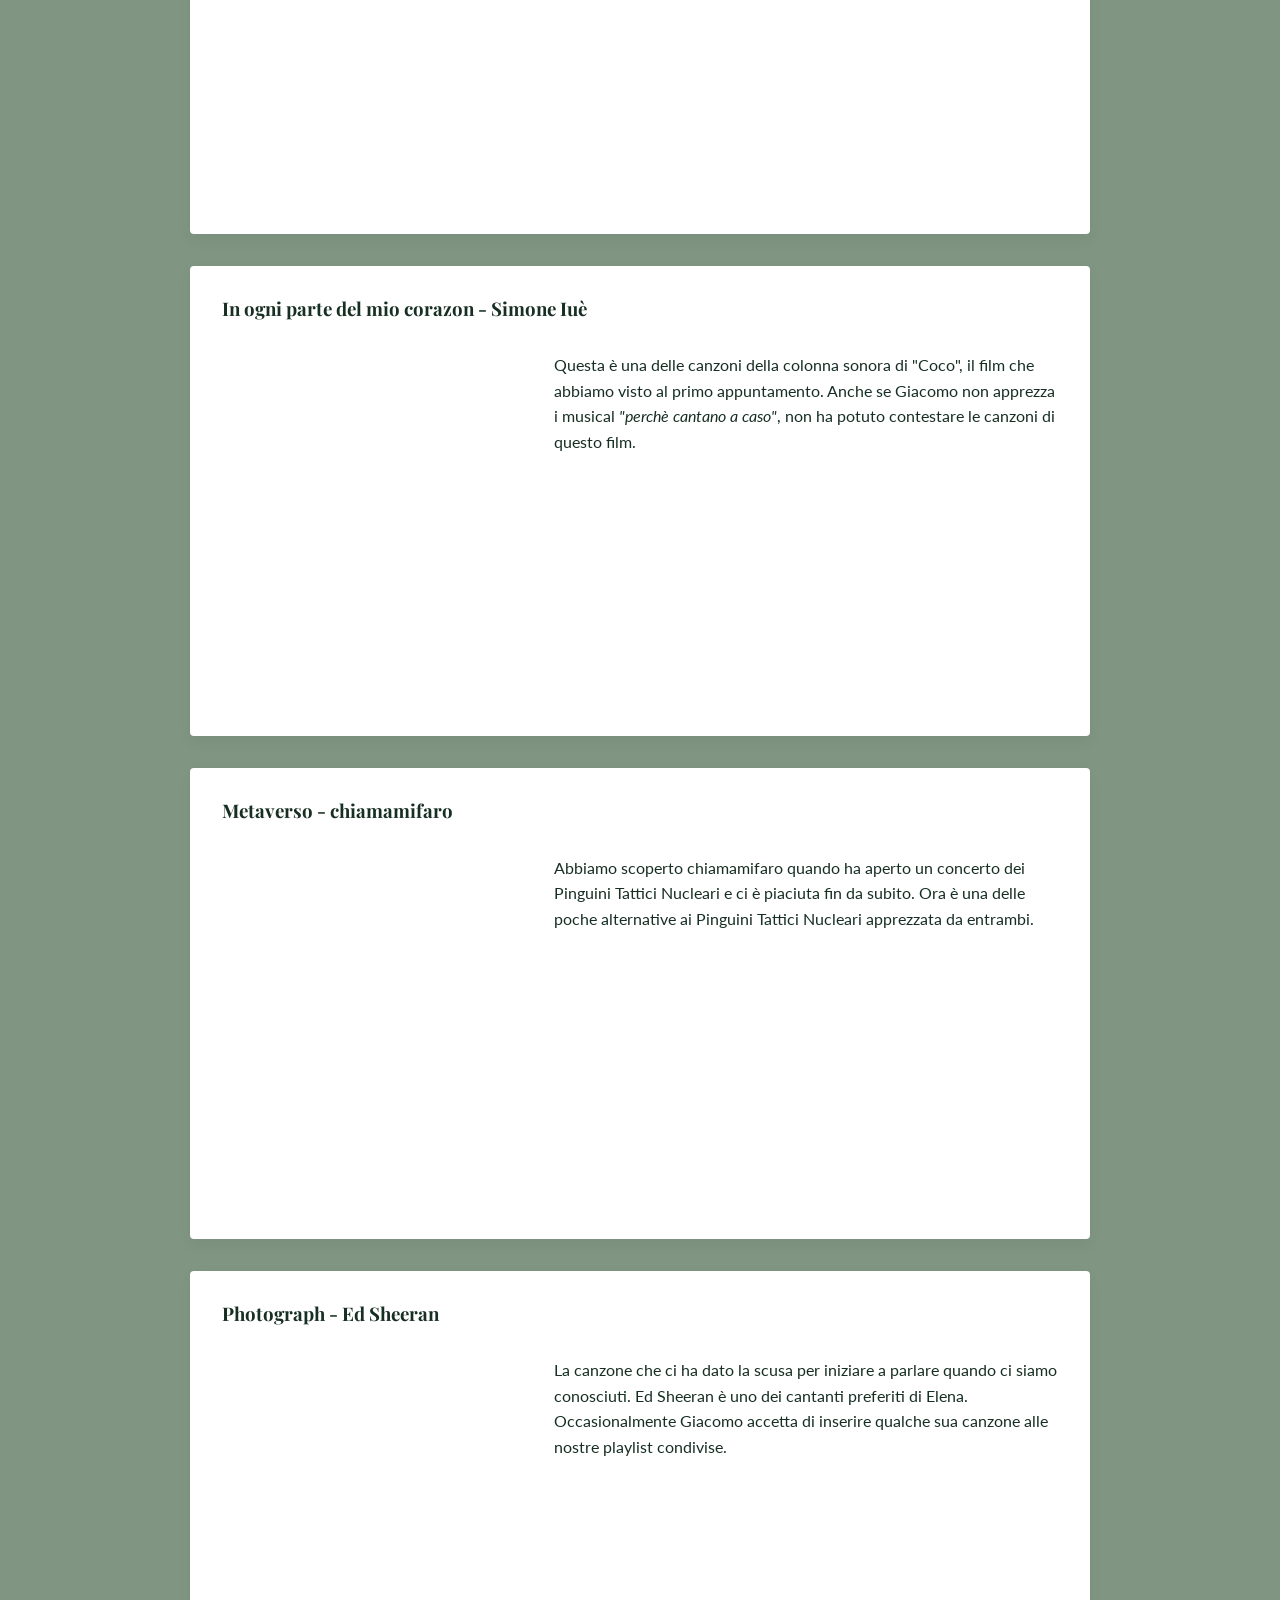
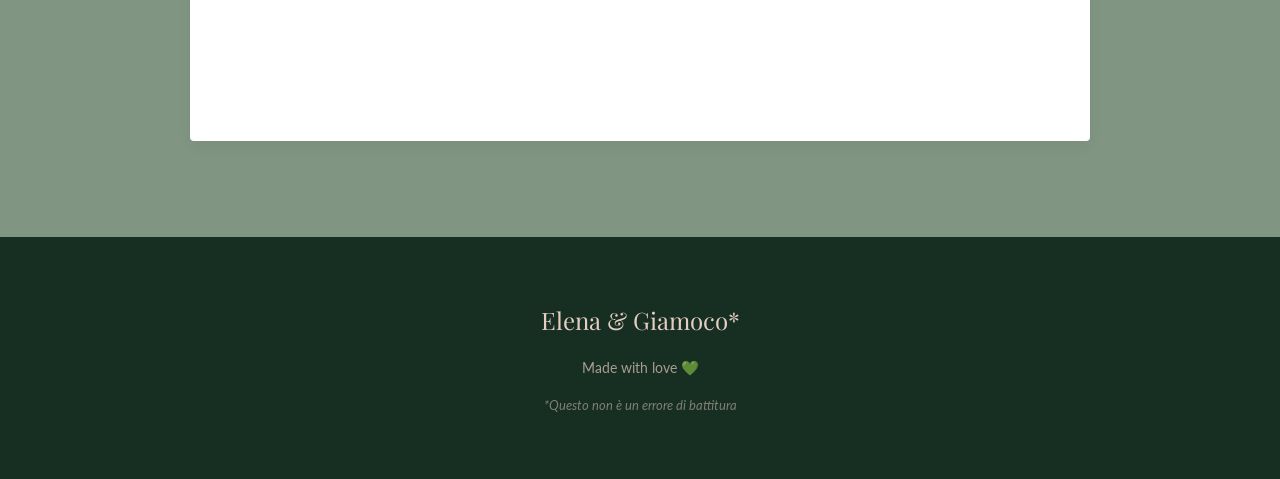
==== commit 52766455: "💬 chore: update songs and descriptions" ====
--- a/music/index.html
+++ b/music/index.html
@@ -85,9 +85,11 @@
         <section class="section music-section">
             <div class="container">
                 <!-- TODO: decidere il titolo definitivo della pagina -->
-                <h2 class="section-title">La nostra musica</h2>
-                <p class="section-subtitle">
-                    Un tavolo, una canzone. Ecco perché le abbiamo scelte.
+                <h2 class="section-title" style="margin-bottom: 5rem;">La nostra musica</h2>
+                <p class="section-subtitle" style="margin-bottom: 2rem;">
+                    Abbiamo gusti musicali molto diversi, eppure su alcune canzoni ci troviamo d'accordo. Queste sono 
+                    alcune canzoni che ci ricordano momenti importanti della nostra storia e che abbiamo 
+                    scelto per i tavoli del nostro matrimonio.
                 </p>
 
                 <div class="music-grid">
@@ -117,34 +119,29 @@
                             ></iframe>
                         </div>
                         <p class="song-desc">
-                            Lorem ipsum dolor sit amet, consectetur adipiscing
-                            elit. Praesent commodo cursus magna, vel scelerisque
-                            nisl consectetur et.
-                        </p>
-                    </article>
-
-                    <!-- TODO placeholder: sostituire brano e descrizione -->
-                    <article class="song-card">
-                        <h3 class="song-table">
-                            Ellie - Cory Wong
-                        </h3>
-                        <div class="song-embed">
-                            <iframe
-                                src="https://open.spotify.com/embed/track/7hUPjbNtBHY2beh17sVTs8?utm_source=generator&si=4e1cc03f02724946"
-                                width="100%"
-                                height="352"
-                                loading="lazy"
-                                frameborder="0"
-                                allow="autoplay; clipboard-write; encrypted-media; fullscreen; picture-in-picture"
-                                referrerpolicy="no-referrer-when-downgrade"
-                                title="Player Spotify - Ellie - Cory Wong"
-                            ></iframe>
-                        </div>
-                        <p class="song-desc">
-                            Lorem ipsum dolor sit amet, consectetur adipiscing
-                            elit. Cras mattis consectetur purus sit amet
-                            fermentum. Nullam quis risus eget urna mollis
-                            ornare.
+                            Questa è una delle canzoni della colonna sonora di "Your Name", uno dei film preferiti di Giacomo (e ora anche di Elena).
+                        </p>
+                    </article>
+
+                    <!-- TODO placeholder: sostituire brano e descrizione -->
+                    <article class="song-card">
+                        <h3 class="song-table">
+                            Home - Cory Wong
+                        </h3>
+                        <div class="song-embed">
+                            <iframe
+                                src="https://open.spotify.com/embed/track/0Ue3PIkONVwgY0xd5PvXn1?utm_source=generator&si=8323874efb064ce8"
+                                width="100%"
+                                height="352"
+                                loading="lazy"
+                                frameborder="0"
+                                allow="autoplay; clipboard-write; encrypted-media; fullscreen; picture-in-picture"
+                                referrerpolicy="no-referrer-when-downgrade"
+                                title="Player Spotify - Home - Cory Wong"
+                            ></iframe>
+                        </div>
+                        <p class="song-desc">
+                            Cory Wong è uno dei musicisti preferiti di Giacomo. Occasionalmente Elena accetta di inserire qualche suo brano nelle nostre playlist condivise e questo è uno di quelli.
                         </p>
                     </article>
 
@@ -166,9 +163,8 @@
                             ></iframe>
                         </div>
                         <p class="song-desc">
-                            Lorem ipsum dolor sit amet, consectetur adipiscing
-                            elit. Donec ullamcorper nulla non metus auctor
-                            fringilla. Maecenas faucibus mollis interdum.
+                            Abbiamo gusti musicali molto diversi, ma per fortuna abbiamo trovato qualcosa in comune e ora i Pinguini Tattici Nucleari sono la colonna sonora dei nostri viaggi in macchina.
+                            Abbiamo trovato anche altre canzoni che piacciono a entrambi, ma questo gruppo rimane il nostro preferito.
                         </p>
                     </article>
 
@@ -190,9 +186,8 @@
                             ></iframe>
                         </div>
                         <p class="song-desc">
-                            Lorem ipsum dolor sit amet, consectetur adipiscing
-                            elit. Donec ullamcorper nulla non metus auctor
-                            fringilla. Maecenas faucibus mollis interdum.
+                            Questa è una delle canzoni della colonna sonora di "Coco", il film che abbiamo visto al primo appuntamento. 
+                            Anche se Giacomo non apprezza i musical <i>"perchè cantano a caso"</i>, non ha potuto contestare le canzoni di questo film.
                         </p>
                     </article>
 
@@ -214,33 +209,31 @@
                             ></iframe>
                         </div>
                         <p class="song-desc">
-                            Lorem ipsum dolor sit amet, consectetur adipiscing
-                            elit. Donec ullamcorper nulla non metus auctor
-                            fringilla. Maecenas faucibus mollis interdum.
-                        </p>
-                    </article>
-
-                    <!-- TODO placeholder: sostituire brano e descrizione -->
-                    <article class="song-card">
-                        <h3 class="song-table">
-                            Escape (The Pina Colada Song) - Rupert Holmes
-                        </h3>
-                        <div class="song-embed">
-                            <iframe
-                                src="https://open.spotify.com/embed/track/5I9zIwGB6f0edpjO5oX2b9?utm_source=generator&si=77411cbfd90a441e"
-                                width="100%"
-                                height="352"
-                                loading="lazy"
-                                frameborder="0"
-                                allow="autoplay; clipboard-write; encrypted-media; fullscreen; picture-in-picture"
-                                referrerpolicy="no-referrer-when-downgrade"
-                                title="Player Spotify - Escape (The Pina Colada Song) - Rupert Holmes"
-                            ></iframe>
-                        </div>
-                        <p class="song-desc">
-                            Lorem ipsum dolor sit amet, consectetur adipiscing
-                            elit. Donec ullamcorper nulla non metus auctor
-                            fringilla. Maecenas faucibus mollis interdum.
+                            Abbiamo scoperto chiamamifaro quando ha aperto un concerto dei Pinguini Tattici Nucleari e ci è piaciuta fin da subito. 
+                            Ora è una delle poche alternative ai Pinguini Tattici Nucleari apprezzata da entrambi.
+                        </p>
+                    </article>
+
+                    <!-- TODO placeholder: sostituire brano e descrizione -->
+                    <article class="song-card">
+                        <h3 class="song-table">
+                            Photograph - Ed Sheeran
+                        </h3>
+                        <div class="song-embed">
+                            <iframe
+                                src="https://open.spotify.com/embed/track/1HNkqx9Ahdgi1Ixy2xkKkL?utm_source=generator&si=dfe3af4995f44654"
+                                width="100%"
+                                height="352"
+                                loading="lazy"
+                                frameborder="0"
+                                allow="autoplay; clipboard-write; encrypted-media; fullscreen; picture-in-picture"
+                                referrerpolicy="no-referrer-when-downgrade"
+                                title="Player Spotify - Photograph - Ed Sheeran"
+                            ></iframe>
+                        </div>
+                        <p class="song-desc">
+                            La canzone che ci ha dato la scusa per iniziare a parlare quando ci siamo conosciuti. Ed Sheeran è uno dei cantanti preferiti di Elena.
+                            Occasionalmente Giacomo accetta di inserire qualche sua canzone alle nostre playlist condivise.
                         </p>
                     </article>
                 </div>
